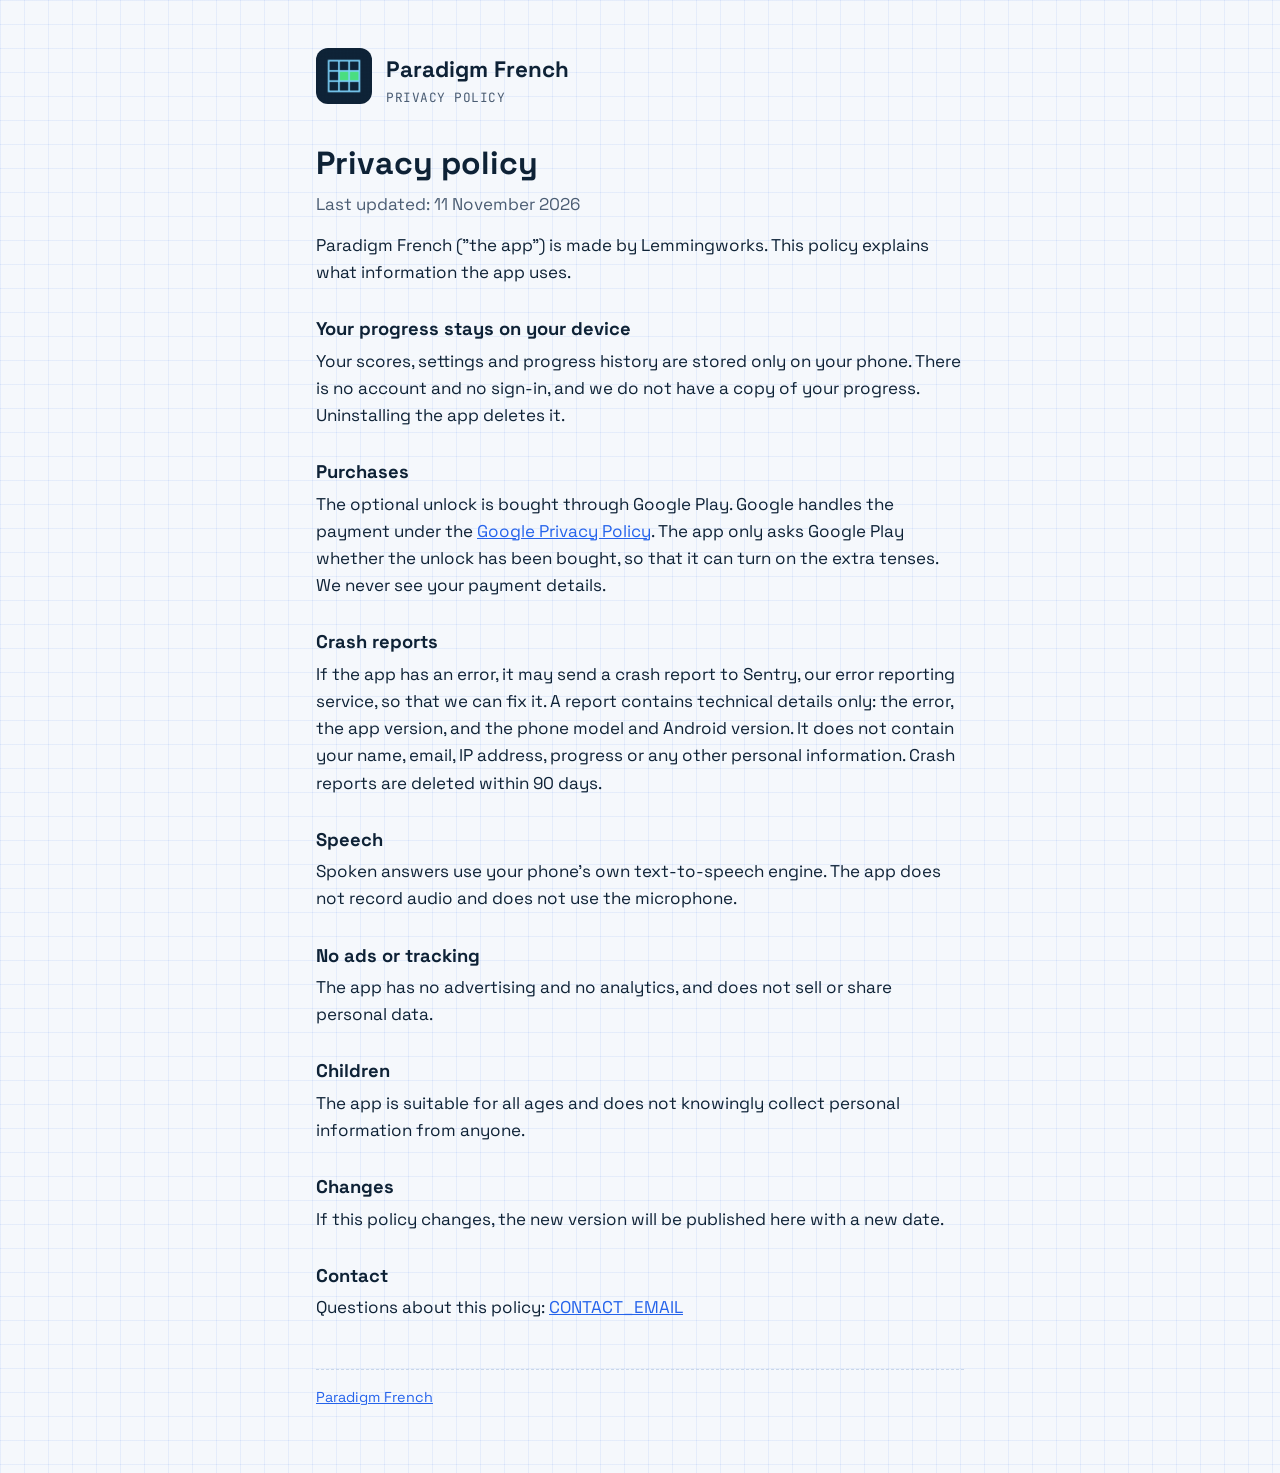
==== privacy.html @ 19b9351c "Add the Paradigm French home page and privacy policy Plain HTML and CSS for GitHub Pages, in the app" ====
<!doctype html>
<html lang="en-GB">
<head>
<meta charset="utf-8">
<meta name="viewport" content="width=device-width, initial-scale=1">
<title>Privacy policy · Paradigm French</title>
<link rel="icon" href="icon.png">
<link rel="preconnect" href="https://fonts.googleapis.com">
<link href="https://fonts.googleapis.com/css2?family=JetBrains+Mono:wght@400&family=Space+Grotesk:wght@400;700&display=swap" rel="stylesheet">
<link rel="stylesheet" href="style.css">
</head>
<body>
<main>
  <header>
    <a href="./"><img src="icon.png" alt=""></a>
    <div><a class="brand" href="./">Paradigm French</a><div class="tag">Privacy policy</div></div>
  </header>

  <h1>Privacy policy</h1>
  <p class="muted">Last updated: 11 November 2026</p>

  <p>Paradigm French ("the app") is made by Lemmingworks. This policy explains what information the app uses.</p>

  <h2>Your progress stays on your device</h2>
  <p>Your scores, settings and progress history are stored only on your phone. There is no account and no sign-in, and we do not have a copy of your progress. Uninstalling the app deletes it.</p>

  <h2>Purchases</h2>
  <p>The optional unlock is bought through Google Play. Google handles the payment under the <a href="https://policies.google.com/privacy">Google Privacy Policy</a>. The app only asks Google Play whether the unlock has been bought, so that it can turn on the extra tenses. We never see your payment details.</p>

  <h2>Crash reports</h2>
  <p>If the app has an error, it may send a crash report to Sentry, our error reporting service, so that we can fix it. A report contains technical details only: the error, the app version, and the phone model and Android version. It does not contain your name, email, IP address, progress or any other personal information. Crash reports are deleted within 90 days.</p>

  <h2>Speech</h2>
  <p>Spoken answers use your phone's own text-to-speech engine. The app does not record audio and does not use the microphone.</p>

  <h2>No ads or tracking</h2>
  <p>The app has no advertising and no analytics, and does not sell or share personal data.</p>

  <h2>Children</h2>
  <p>The app is suitable for all ages and does not knowingly collect personal information from anyone.</p>

  <h2>Changes</h2>
  <p>If this policy changes, the new version will be published here with a new date.</p>

  <h2>Contact</h2>
  <p>Questions about this policy: <a href="mailto:CONTACT_EMAIL">CONTACT_EMAIL</a></p>

  <footer><a href="./">Paradigm French</a></footer>
</main>
</body>
</html>
---- style.css ----
:root {
  --bg: #F5F8FC; --grid: rgba(37, 99, 235, .08); --ink: #0E2236; --muted: #4B5D73;
  --line: #2563EB; --green: #15803D; --card: #FFFFFF; --border: #C9D7EA;
}
@media (prefers-color-scheme: dark) {
  :root {
    --bg: #0E2236; --grid: rgba(125, 211, 252, .07); --ink: #E6F0FA; --muted: #9DB2C8;
    --line: #7DD3FC; --green: #4ADE80; --card: #13304A; --border: #2A4A68;
  }
}
* { box-sizing: border-box; }
body {
  margin: 0; color: var(--ink); background-color: var(--bg);
  background-image: linear-gradient(var(--grid) 1px, transparent 1px), linear-gradient(90deg, var(--grid) 1px, transparent 1px);
  background-size: 24px 24px;
  font: 17px/1.6 "Space Grotesk", system-ui, -apple-system, "Segoe UI", sans-serif;
}
main { max-width: 680px; margin: 0 auto; padding: 48px 16px 64px; }
header { display: flex; align-items: center; gap: 14px; margin-bottom: 32px; }
header img { width: 56px; height: 56px; border-radius: 12px; }
header a { color: inherit; text-decoration: none; }
.brand { font-weight: 700; font-size: 1.4rem; }
.tag { font-family: "JetBrains Mono", ui-monospace, monospace; font-size: .8rem; color: var(--muted); letter-spacing: .04em; text-transform: uppercase; }
h1 { font-size: 2rem; line-height: 1.2; margin: 0 0 8px; }
h2 { font-size: 1.15rem; margin: 28px 0 4px; }
p { margin: 0 0 14px; }
.muted { color: var(--muted); }
a { color: var(--line); }
.card { background: var(--card); border: 1px solid var(--border); padding: 20px; margin: 24px 0; }
.card strong { color: var(--green); }
footer { margin-top: 48px; padding-top: 16px; border-top: 1px dashed var(--border); font-size: .9rem; color: var(--muted); }
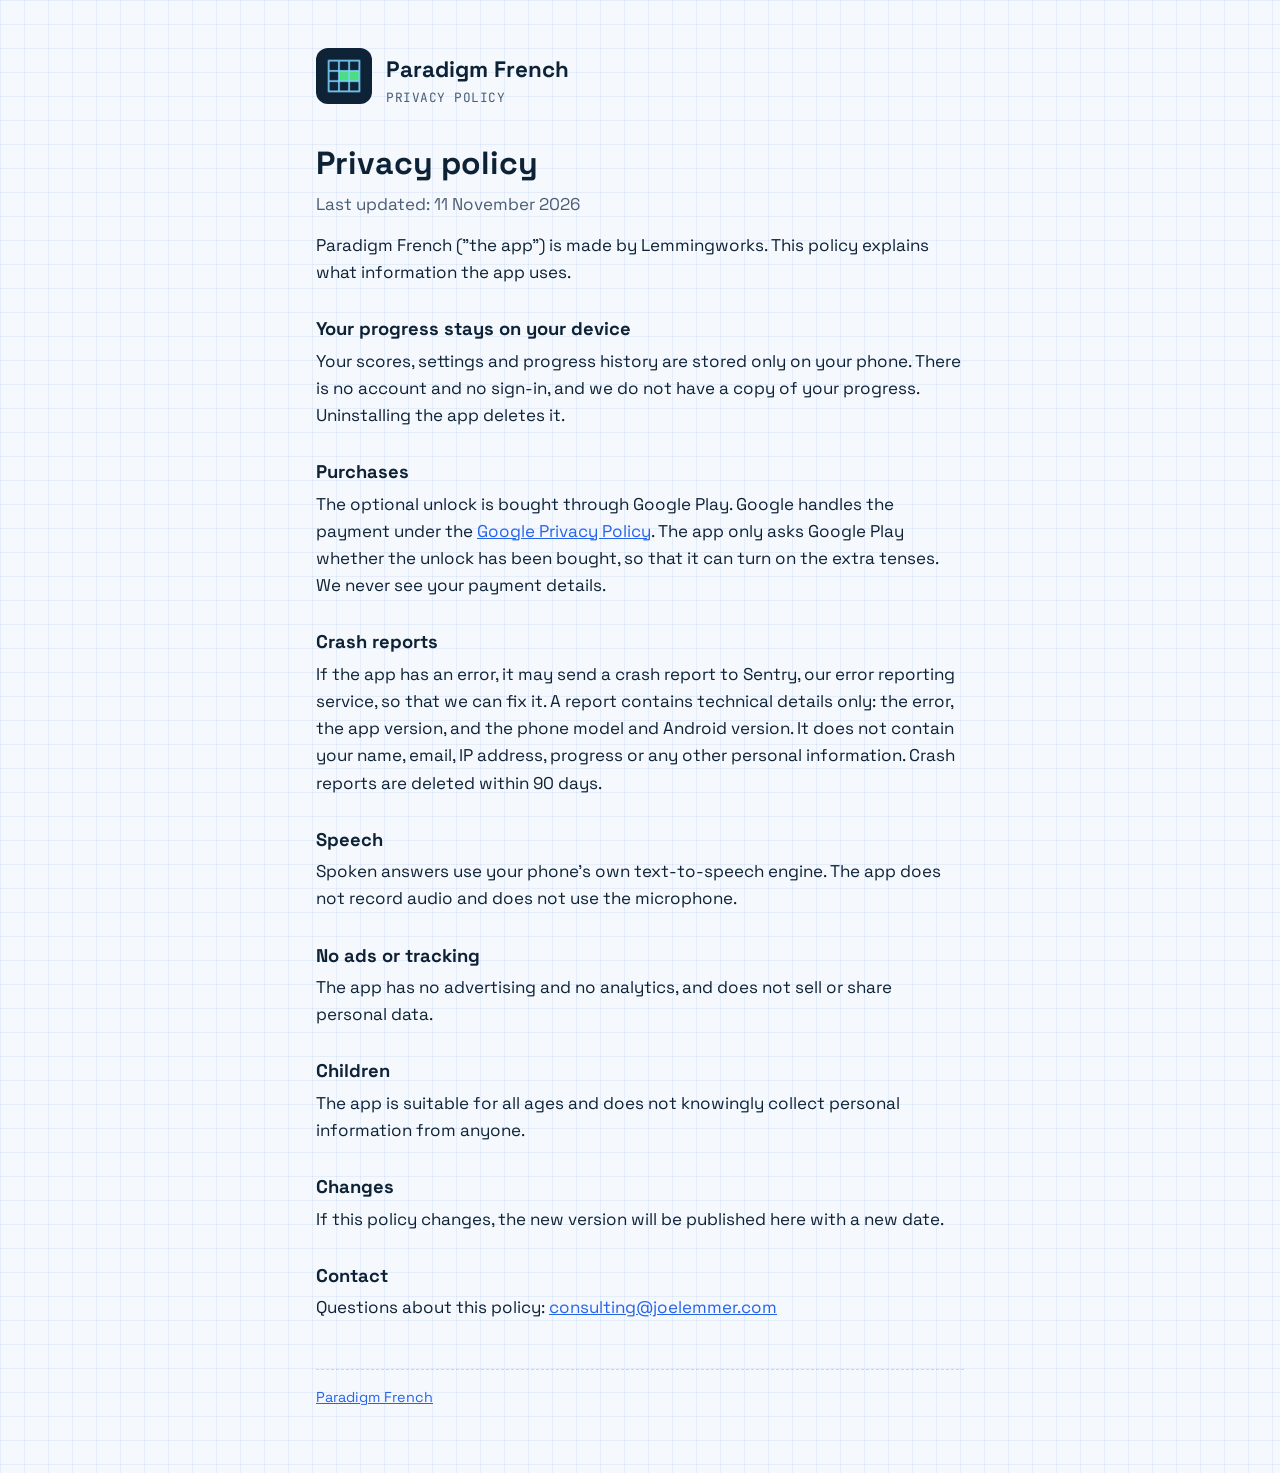
==== commit 01de8e47: "Add the contact email to the privacy policy Co-Authored-By: Claude Opus 5.5 <noreply@anthropic.com> " ====
--- a/privacy.html
+++ b/privacy.html
@@ -43,7 +43,7 @@
   <p>If this policy changes, the new version will be published here with a new date.</p>
 
   <h2>Contact</h2>
-  <p>Questions about this policy: <a href="mailto:CONTACT_EMAIL">CONTACT_EMAIL</a></p>
+  <p>Questions about this policy: <a href="mailto:consulting@joelemmer.com">consulting@joelemmer.com</a></p>
 
   <footer><a href="./">Paradigm French</a></footer>
 </main>
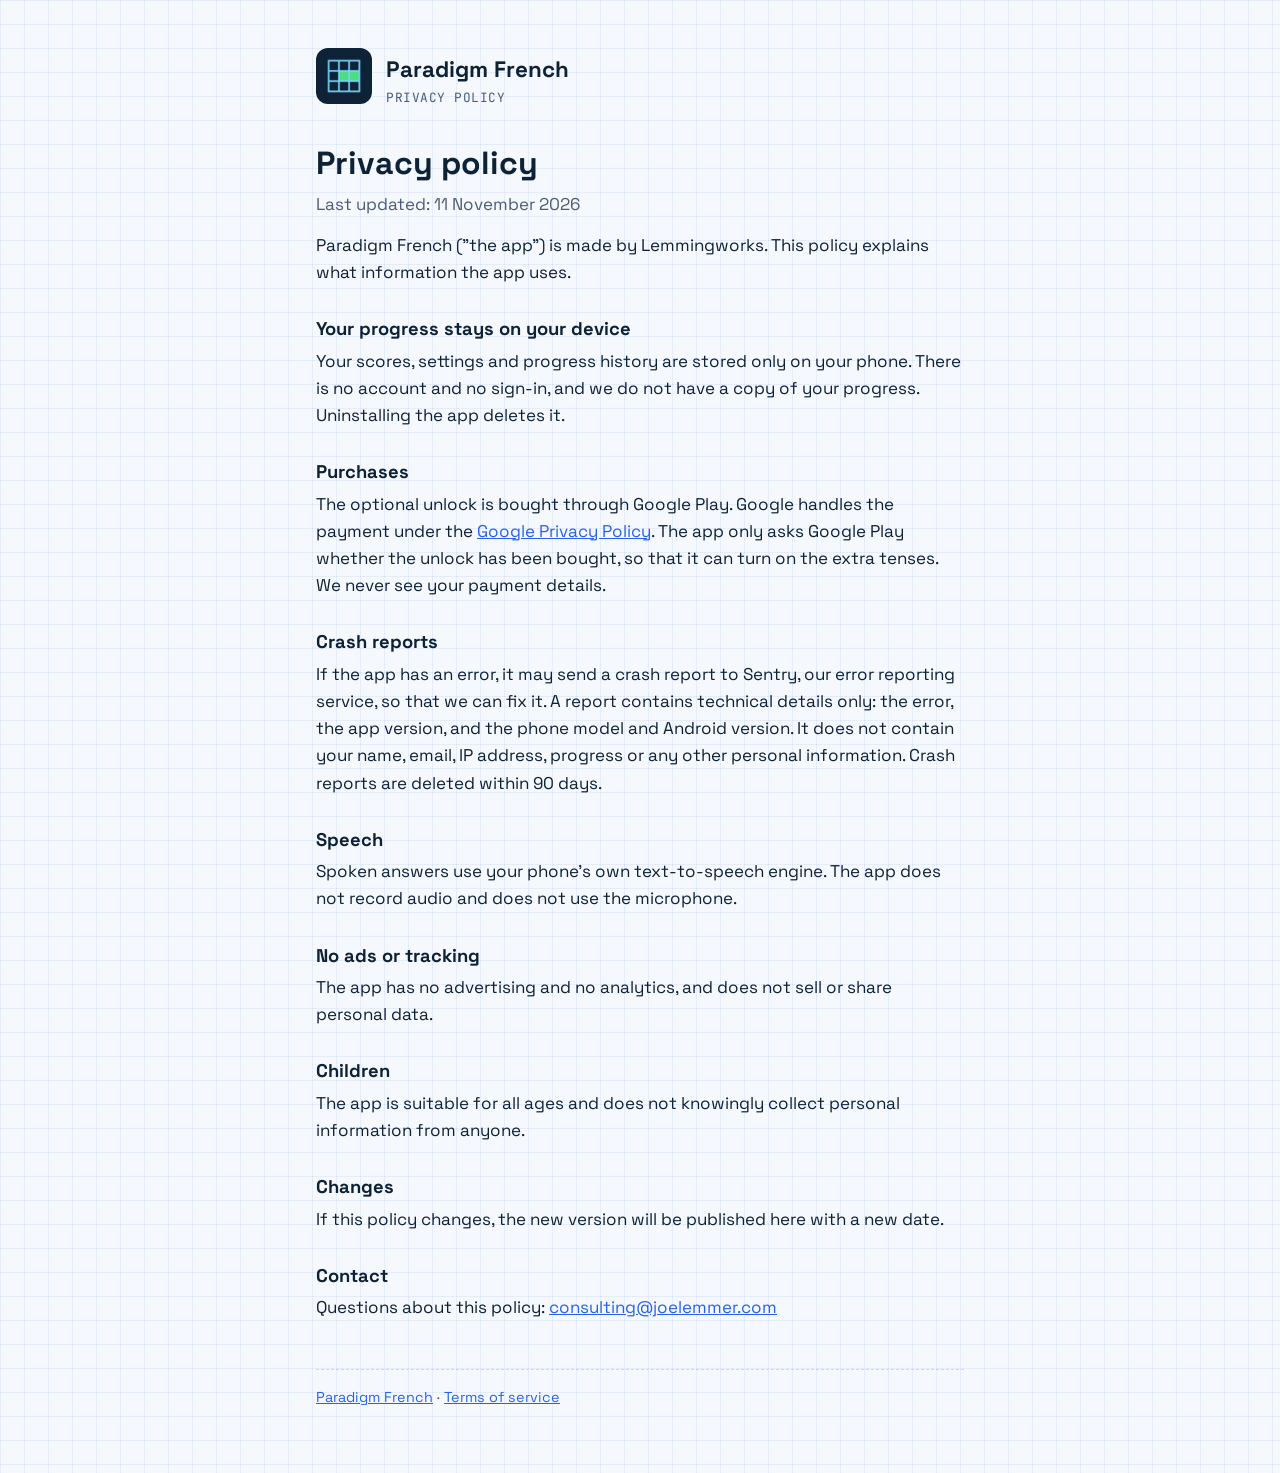
==== commit 72782119: "Add terms of service Play Console asks traders for a terms of service link. Covers the licence, the " ====
--- a/privacy.html
+++ b/privacy.html
@@ -45,7 +45,7 @@
   <h2>Contact</h2>
   <p>Questions about this policy: <a href="mailto:consulting@joelemmer.com">consulting@joelemmer.com</a></p>
 
-  <footer><a href="./">Paradigm French</a></footer>
+  <footer><a href="./">Paradigm French</a> · <a href="terms.html">Terms of service</a></footer>
 </main>
 </body>
 </html>
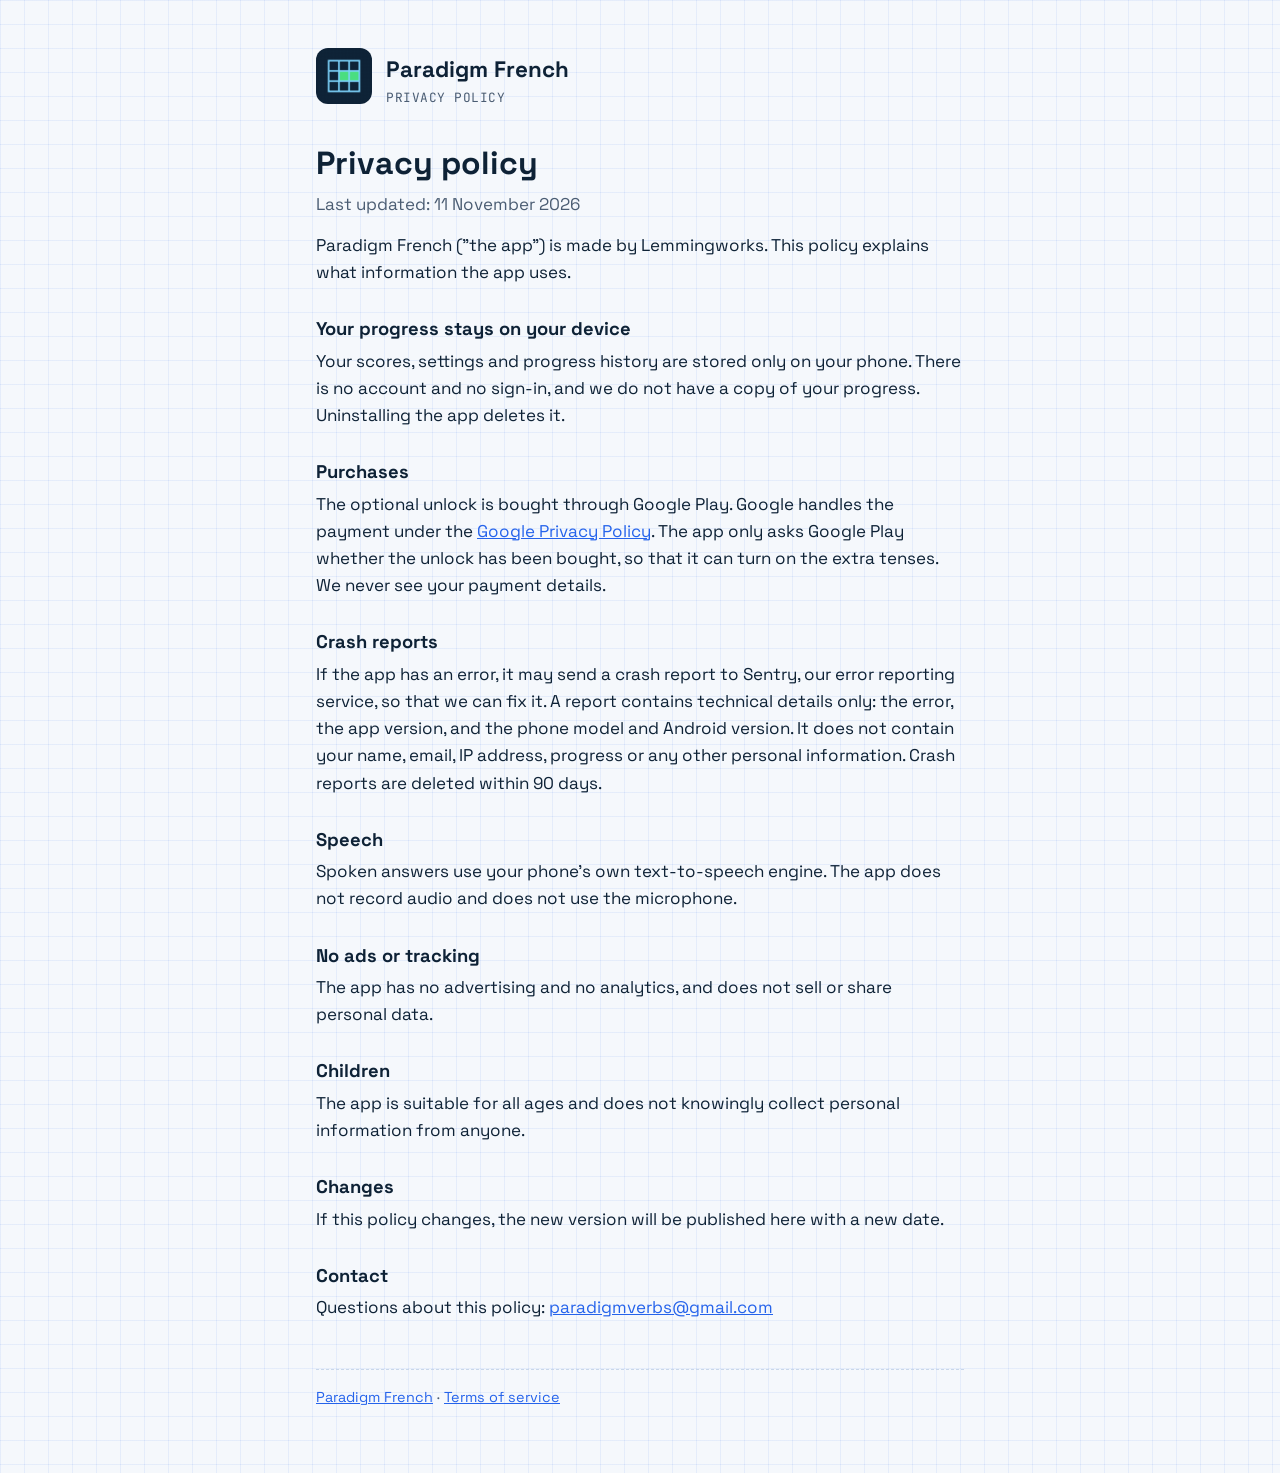
==== commit 841bd6dd: "Use paradigmverbs@gmail.com as the contact email Co-Authored-By: Claude Opus 5.5 <noreply@anthropic." ====
--- a/privacy.html
+++ b/privacy.html
@@ -43,7 +43,7 @@
   <p>If this policy changes, the new version will be published here with a new date.</p>
 
   <h2>Contact</h2>
-  <p>Questions about this policy: <a href="mailto:consulting@joelemmer.com">consulting@joelemmer.com</a></p>
+  <p>Questions about this policy: <a href="mailto:paradigmverbs@gmail.com">paradigmverbs@gmail.com</a></p>
 
   <footer><a href="./">Paradigm French</a> · <a href="terms.html">Terms of service</a></footer>
 </main>
